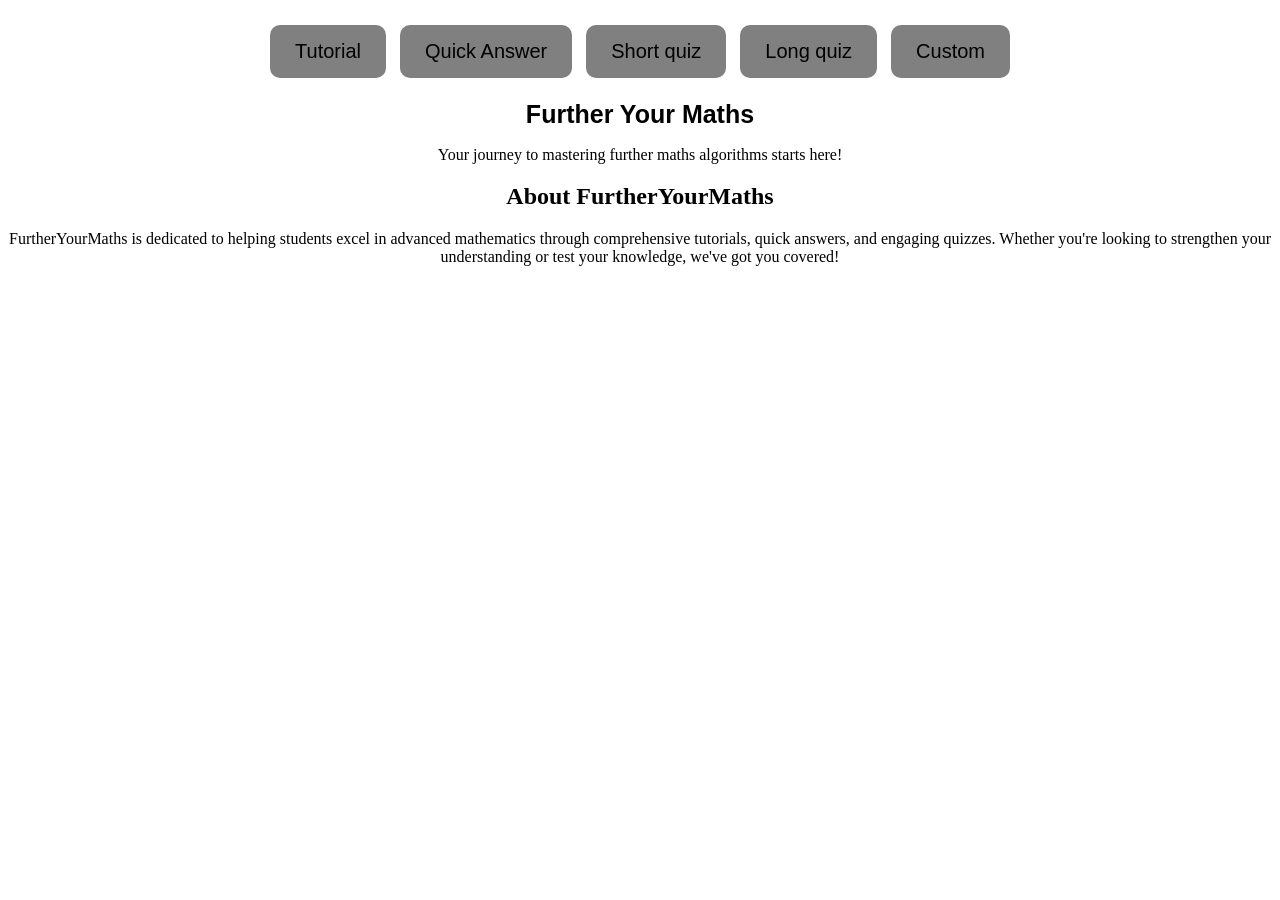
==== index.html @ b97bc6d2 "Created main pages, Added house vsg image and back arrow vsg image, Created links to main pages" ====
<!DOCTYPE html>
<html lang="en">
<head>
    <link rel="stylesheet" href="style.css">
    <meta charset="UTF-8">
    <meta name="viewport" content="width=device-width, initial-scale=1.0">
    <title>FurtherYourMaths</title>
</head>
<body>
    <div class="NavBar">
        <a href="tutorial.html" class="NavItem">Tutorial</a>
        <a href="quickanswers.html" class="NavItem">Quick Answer</a>
        <a href="shortquiz.html" class="NavItem">Short quiz</a>
        <a href="longquiz.html" class="NavItem">Long quiz</a>
        <a href="custom.html" class="NavItem">Custom</a>
    <div class="WelcomeMessage">
        <h1 class="HomeTitle">Further Your Maths</h1>
        <p>Your journey to mastering further maths algorithms starts here!</p>
    </div>
    <div class="InformationSection">
        <h2>About FurtherYourMaths</h2>
        <p>FurtherYourMaths is dedicated to helping students excel in advanced mathematics through comprehensive tutorials, quick answers, and engaging quizzes. Whether you're looking to strengthen your understanding or test your knowledge, we've got you covered!</p>
</body>
</html>
---- style.css ----
h1 {
    font-family:'Lucida Sans', 'Lucida Sans Regular', 'Lucida Grande', 'Lucida Sans Unicode', Geneva, Verdana, sans-serif;
    font-size: 25px;
    color: black;
    text-align: center;
    position: relative; 
    margin: 2;
}
a{
    background-color: grey;
    color: black;
    padding: 15px 25px;
    text-align: center;
    text-decoration: none;
    display: inline-block;
    font-family: Impact, Haettenschweiler, 'Arial Narrow Bold', sans-serif;
    font-size: 20px;
    margin: 5px;
    border-radius: 10px;
}
a.home{
    background-color: grey;
    color: black;
    padding: 15px 25px;
    text-align: center;
    text-decoration: none;
    display: inline-block;
    font-family: Impact, Haettenschweiler, 'Arial Narrow Bold', sans-serif;
    font-size: 20px;
    margin: 0px;
    border-radius: 0px;
}
div.NavBar {
    text-align: center;
    margin-top: 20px;
    margin-bottom: 20px;
}
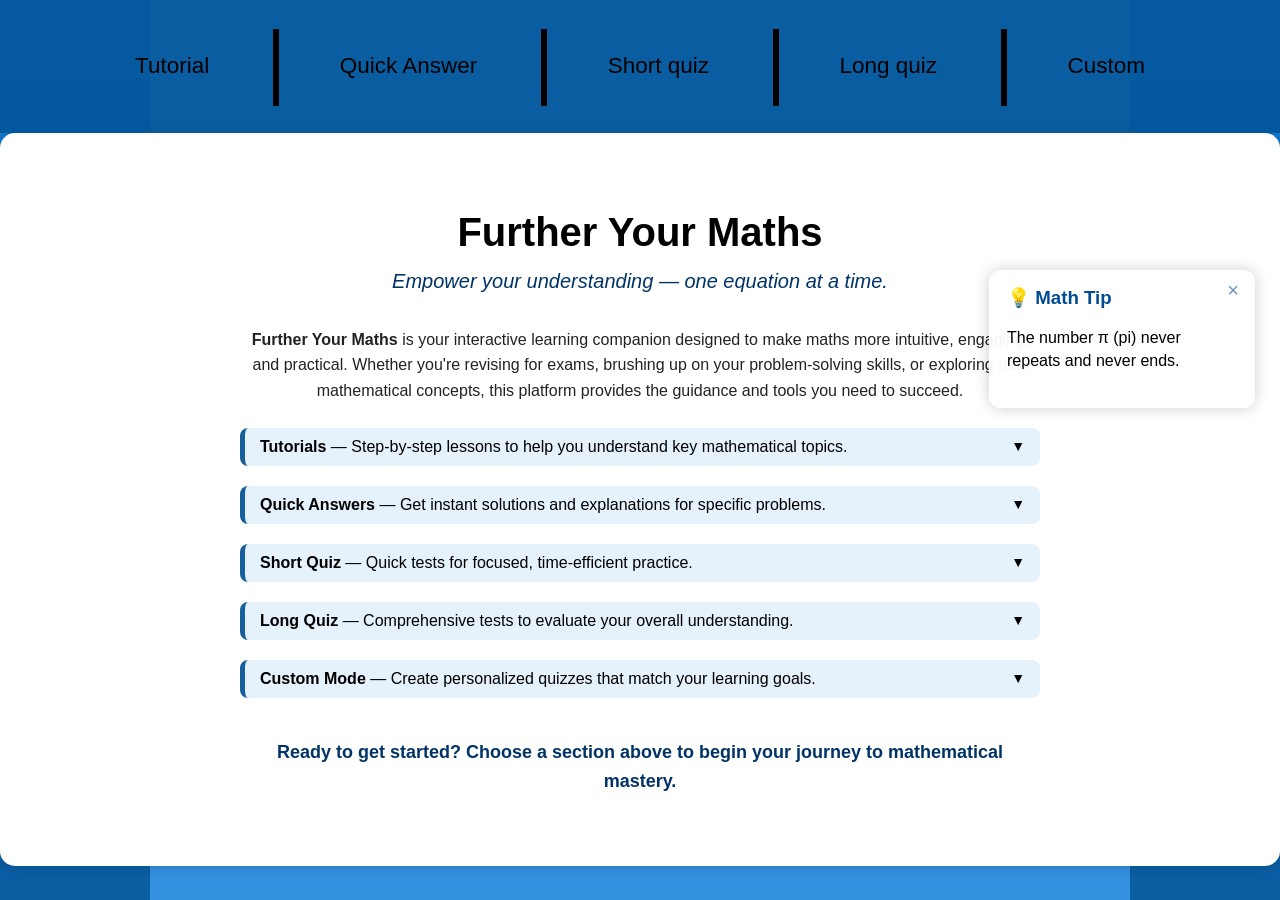
==== commit 07d47f7b: "Redesign" ====
--- a/index.html
+++ b/index.html
@@ -4,21 +4,104 @@
     <link rel="stylesheet" href="style.css">
     <meta charset="UTF-8">
     <meta name="viewport" content="width=device-width, initial-scale=1.0">
-    <title>FurtherYourMaths</title>
+    <title>Further Your Maths</title>
 </head>
 <body>
+    <!-- Decorative gradient edges -->
+    <div class="side-gradient left"></div>
+    <div class="side-gradient right"></div>
+
+     <!-- Navigation Bar -->
     <div class="NavBar">
         <a href="tutorial.html" class="NavItem">Tutorial</a>
+        <span class="line"></span>
         <a href="quickanswers.html" class="NavItem">Quick Answer</a>
+        <span class="line"></span>
         <a href="shortquiz.html" class="NavItem">Short quiz</a>
+        <span class="line"></span>
         <a href="longquiz.html" class="NavItem">Long quiz</a>
+        <span class="line"></span>
         <a href="custom.html" class="NavItem">Custom</a>
-    <div class="WelcomeMessage">
-        <h1 class="HomeTitle">Further Your Maths</h1>
-        <p>Your journey to mastering further maths algorithms starts here!</p>
     </div>
-    <div class="InformationSection">
-        <h2>About FurtherYourMaths</h2>
-        <p>FurtherYourMaths is dedicated to helping students excel in advanced mathematics through comprehensive tutorials, quick answers, and engaging quizzes. Whether you're looking to strengthen your understanding or test your knowledge, we've got you covered!</p>
+
+    <!-- Floating Math Tip -->
+    <div class="math-tip">
+        <button class="close-tip">&times;</button>
+        <h3>💡 Math Tip</h3>
+        <p>Did you know? The sum of the first n odd numbers equals n².</p>
+    </div>
+
+    <!-- Main Content -->
+    <div class="content">
+        <h1>Further Your Maths</h1>
+        <p class="tagline">Empower your understanding — one equation at a time.</p>
+
+        <p>
+            <strong>Further Your Maths</strong> is your interactive learning companion designed to make maths more intuitive,
+            engaging, and practical. Whether you're revising for exams, brushing up on your problem-solving skills, or exploring
+            new mathematical concepts, this platform provides the guidance and tools you need to succeed.
+        </p>
+
+        <ul class="feature-list">
+            <li>
+                <details>
+                    <summary><b>Tutorials</b> — Step-by-step lessons to help you understand key mathematical topics.</summary>
+                    <p class="dropdown">
+                        Each tutorial walks you through essential maths concepts clearly and visually, with worked examples
+                        and explanations. These lessons aim to simplify complex ideas into manageable learning chunks, perfect
+                        for self-paced study or revision.
+                    </p>
+                </details>
+            </li>
+
+            <li>
+                <details>
+                    <summary><b>Quick Answers</b> — Get instant solutions and explanations for specific problems.</summary>
+                    <p class="dropdown">
+                        Use the Quick Answers section when you need a fast solution. Just select your topic and difficulty level,
+                        and you'll receive detailed steps explaining not just the answer, but how to get there logically.
+                    </p>
+                </details>
+            </li>
+
+            <li>
+                <details>
+                    <summary><b>Short Quiz</b> — Quick tests for focused, time-efficient practice.</summary>
+                    <p class="dropdown">
+                        The Short Quiz mode provides fast, focused tests with a few carefully selected questions. It's perfect
+                        for when you have limited time but want to reinforce specific topics or warm up before a longer study session.
+                        Get instant feedback and see which areas need attention.
+                    </p>
+                </details>
+            </li>
+
+            <li>
+                <details>
+                    <summary><b>Long Quiz</b> — Comprehensive tests to evaluate your overall understanding.</summary>
+                    <p class="dropdown">
+                        The Long Quiz is designed to challenge your full mathematical knowledge. It covers multiple topics and
+                        question types, giving you a realistic exam-style experience. Review your results with detailed explanations
+                        to track improvement and master complex concepts.
+                    </p>
+                </details>
+            </li>
+
+            <li>
+                <details>
+                    <summary><b>Custom Mode</b> — Create personalized quizzes that match your learning goals.</summary>
+                    <p class="dropdown">
+                        Tailor your learning experience by designing custom quizzes. Choose topics, question types, and
+                        difficulty settings to focus on what matters most to you. Ideal for revision before exams or skill-building.
+                    </p>
+                </details>
+            </li>
+        </ul>
+
+        <p class="cta-text">
+            Ready to get started? Choose a section above to begin your journey to mathematical mastery.
+        </p>
+    </div>
+
+    <script src="main.js"></script>
 </body>
-</html>+</html>
--- a/style.css
+++ b/style.css
@@ -1,3 +1,5 @@
+/* === Global Styles === */
+
 h1 {
     font-family:'Lucida Sans', 'Lucida Sans Regular', 'Lucida Grande', 'Lucida Sans Unicode', Geneva, Verdana, sans-serif;
     font-size: 25px;
@@ -6,32 +8,246 @@
     position: relative; 
     margin: 2;
 }
-a{
-    background-color: grey;
+
+body {
+    background-color: rgba(0, 118, 215, 0.798);
+    margin: 0;
+    padding: 0;
+    width: 100%;
+    font-family:'Lucida Sans', 'Lucida Sans Regular', 'Lucida Grande', 'Lucida Sans Unicode', Geneva, Verdana, sans-serif;
+    position: relative;
+    overflow-x: hidden;
+}
+
+/* === Gradient Side Decorations === */
+
+.side-gradient {
+    position: fixed;
+    top: 0;
+    width: 150px; 
+    height: 100%;
+    z-index: -1;
+}
+
+
+.side-gradient.left {
+    left: 0;
+    background: linear-gradient(to bottom, rgba(0, 118, 215, 0.6), rgba(0, 80, 145, 0.8));
+}
+
+.side-gradient.right {
+    right: 0;
+    background: linear-gradient(to bottom, rgba(0, 118, 215, 0.6), rgba(0, 80, 145, 0.8));
+}
+
+/* === Navigation Bar === */
+
+a {
+    background-color: rgba(128, 128, 128, 0);
     color: black;
-    padding: 15px 25px;
+    padding: 3% 5%; 
     text-align: center;
     text-decoration: none;
     display: inline-block;
     font-family: Impact, Haettenschweiler, 'Arial Narrow Bold', sans-serif;
+    font-size: 22.5px;
+    border-radius: 10px;
+}
+
+a:hover {
+    background-color: rgba(0, 0, 0, 0.589);
+}
+
+div.NavBar {
+    text-align: center;
+    margin: 0;
+    width: 100%;
+    background-color: rgba(0, 80, 145, 0.798);
+    position: relative;
+    padding: 15px 0;
+}
+/* Home button image */
+a.home img {
+    width: 80px;   
+    height: auto;    
+    vertical-align: middle;
+    display: inline-block;
+}
+
+.line {
+    border-left: 6px solid black;
+    border-top: 30px solid black;
+    border-bottom: 30px solid black;
+    height: 15px;
+    width: 2px;
+    position: relative;
+    margin: -4px;
+    right: 0.75px;
+}
+
+/* === Math Tip Box === */
+.math-tip {
+    position: fixed;
+    top: 30%;
+    right: 25px;
+    width: 230px;
+    background: rgba(255, 255, 255, 0.95);
+    border-radius: 12px;
+    box-shadow: 0 0 15px rgba(0,0,0,0.2);
+    padding: 15px 18px 20px 18px;
+    font-size: 16px;
+    line-height: 1.4;
+    z-index: 10;
+    animation: fadeIn 0.6s ease;
+    transition: opacity 0.4s ease, transform 0.4s ease;
+}
+
+.math-tip h3 {
+    margin-top: 0;
+    margin-bottom: 5px;
+    color: #004b94;
+}
+
+/* Close button */
+.close-tip {
+    position: absolute;
+    top: 8px;
+    right: 10px;
+    background: none;
+    border: none;
     font-size: 20px;
-    margin: 5px;
+    cursor: pointer;
+    color: #004b94;
+    opacity: 0.6;
+    transition: opacity 0.2s ease;
+}
+
+.close-tip:hover {
+    opacity: 1;
+}
+
+/* Hide animation */
+.math-tip.hidden {
+    opacity: 0;
+    transform: translateY(-10px);
+    pointer-events: none;
+}
+
+/* === Main Content === */
+
+div.content {
+    width: 100%;
+    min-height: 80vh;
+    padding: 50px 10%;
+    background-color: #ffffff; 
+    border-radius: 15px;
+    box-shadow: 0 0 15px rgba(0, 0, 0, 0.2);
+    box-sizing: border-box;
+    text-align: center;
+    overflow: hidden; 
+}
+
+
+div.content h1 {
+    font-size: 40px;
+    margin-bottom: 10px;
+}
+
+div.content .tagline {
+    font-size: 20px;
+    color: #003366;
+    font-style: italic;
+    margin-bottom: 30px;
+}
+
+div.content p {
+    line-height: 1.6;
+    color: #222;
+    max-width: 800px;
+    margin: 0 auto 20px auto;
+}
+
+/* === Dropdown List === */
+
+.feature-list {
+    list-style-type: none;
+    padding: 0;
+    margin: 25px auto;
+    max-width: 800px;
+    text-align: left;
+}
+
+.feature-list details summary {
+    cursor: pointer;
+    background: rgba(0, 118, 215, 0.1);
+    border-left: 5px solid rgba(0, 80, 145, 0.9);
+    padding: 10px 15px;
+    margin: 10px 0;
+    border-radius: 8px;
+    transition: background 0.3s ease, transform 0.2s ease;
+    list-style: none;
+}
+
+.feature-list details summary:hover {
+    background: rgba(0, 118, 215, 0.2);
+    transform: translateX(3px);
+}
+
+.feature-list summary::-webkit-details-marker {
+    display: none;
+}
+
+.feature-list summary::after {
+    content: "▼";
+    float: right;
+    font-size: 14px;
+    transition: transform 0.3s ease;
+}
+
+.feature-list details[open] summary::after {
+    transform: rotate(-180deg);
+}
+
+.feature-list .dropdown {
+    background: rgba(255, 255, 255, 0.95);
+    margin: 10px 5px 10px 15px;
+    padding: 12px 15px;
     border-radius: 10px;
-}
-a.home{
-    background-color: grey;
-    color: black;
-    padding: 15px 25px;
-    text-align: center;
-    text-decoration: none;
-    display: inline-block;
-    font-family: Impact, Haettenschweiler, 'Arial Narrow Bold', sans-serif;
-    font-size: 20px;
-    margin: 0px;
-    border-radius: 0px;
-}
-div.NavBar {
-    text-align: center;
-    margin-top: 20px;
-    margin-bottom: 20px;
-}
+    box-shadow: 0 0 8px rgba(0, 0, 0, 0.1);
+    color: #222;
+    line-height: 1.5;
+    animation: fadeIn 0.3s ease;
+}
+
+/* Smooth fade animation */
+@keyframes fadeIn {
+    from { opacity: 0; transform: translateY(-5px); }
+    to { opacity: 1; transform: translateY(0); }
+}
+
+/* === CTA Text === */
+div.content .cta-text {
+    margin-top: 30px;
+    font-weight: bold;
+    color: #003366;
+    font-size: 18px;
+}
+
+/* === Responsive === */
+@media (max-width: 900px) {
+    .math-tip {
+        display: none; 
+    }
+    .side-gradient {
+        display: none; 
+    }
+    div.content {
+        padding: 30px 5%;
+    }
+    div.content h1 {
+        font-size: 30px;
+    }
+    div.content .tagline {
+        font-size: 18px;
+    }
+}
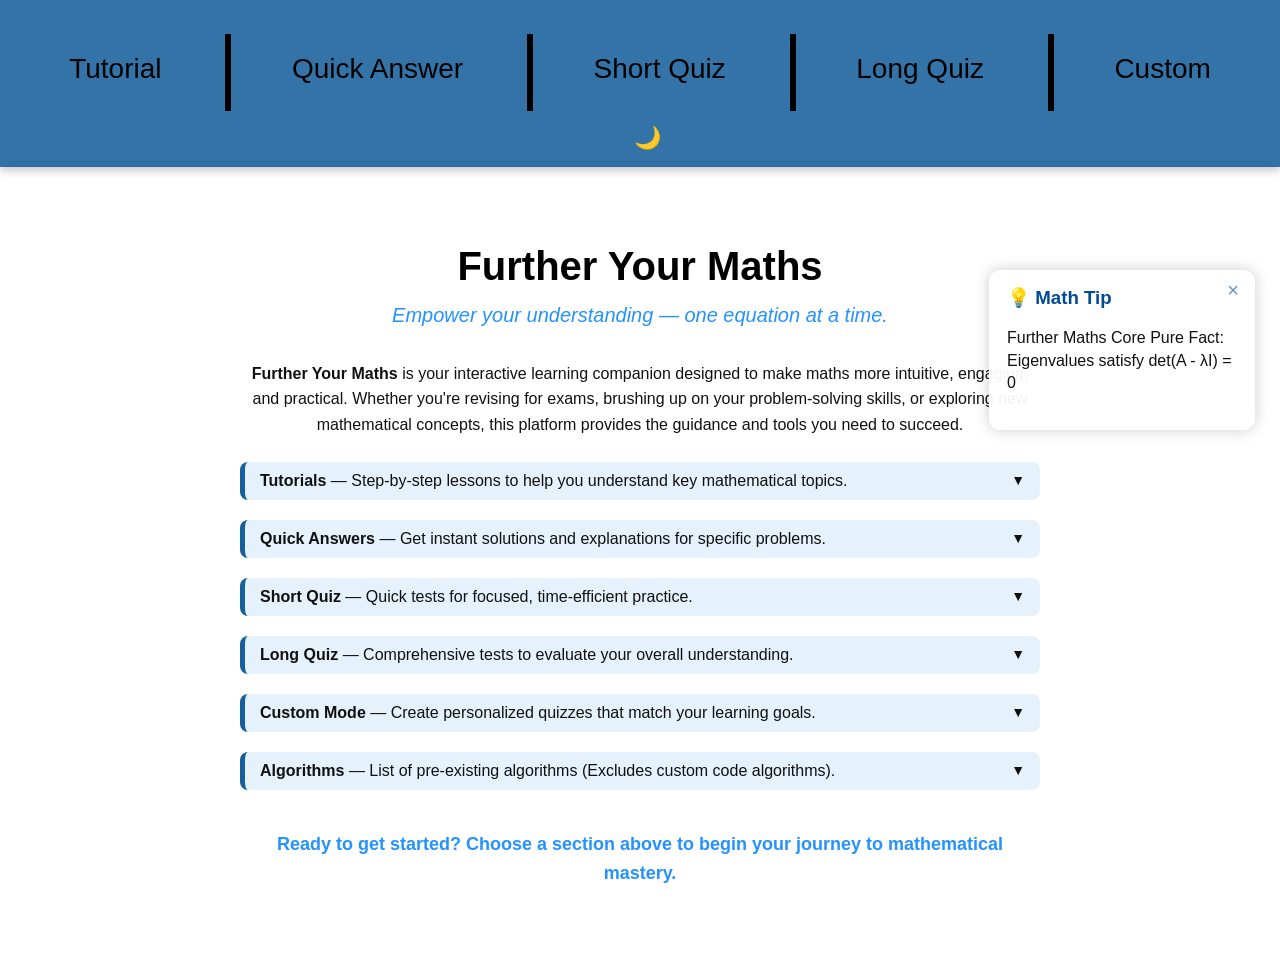
==== commit d97c669e: "Changed everything" ====
--- a/index.html
+++ b/index.html
@@ -7,28 +7,25 @@
     <title>Further Your Maths</title>
 </head>
 <body>
-    <!-- Decorative gradient edges -->
-    <div class="side-gradient left"></div>
-    <div class="side-gradient right"></div>
-
-     <!-- Navigation Bar -->
+    <!-- Navigation Bar -->
     <div class="NavBar">
-        <a href="tutorial.html" class="NavItem">Tutorial</a>
+        <a href="tutorial.html" class="NavItem" id="Tutorial">Tutorial</a>
         <span class="line"></span>
         <a href="quickanswers.html" class="NavItem">Quick Answer</a>
         <span class="line"></span>
-        <a href="shortquiz.html" class="NavItem">Short quiz</a>
+        <a href="shortquiz.html" class="NavItem">Short Quiz</a>
         <span class="line"></span>
-        <a href="longquiz.html" class="NavItem">Long quiz</a>
+        <a href="longquiz.html" class="NavItem">Long Quiz</a>
         <span class="line"></span>
         <a href="custom.html" class="NavItem">Custom</a>
+        <button id="theme-toggle" aria-label="Toggle dark mode">🌙</button>
     </div>
 
     <!-- Floating Math Tip -->
     <div class="math-tip">
         <button class="close-tip">&times;</button>
         <h3>💡 Math Tip</h3>
-        <p>Did you know? The sum of the first n odd numbers equals n².</p>
+        <p>Loading tip...</p>
     </div>
 
     <!-- Main Content -->
@@ -47,9 +44,9 @@
                 <details>
                     <summary><b>Tutorials</b> — Step-by-step lessons to help you understand key mathematical topics.</summary>
                     <p class="dropdown">
-                        Each tutorial walks you through essential maths concepts clearly and visually, with worked examples
-                        and explanations. These lessons aim to simplify complex ideas into manageable learning chunks, perfect
-                        for self-paced study or revision.
+                        Each tutorial walks you through Further Mathamatics algorithms clearly and visually, with worked examples
+                        and explanations. Simutaneosly, you have the option to input your question to be solved step-by-step.
+                        Perfect for learners who want to build a strong foundation and gain confidence in their skills.
                     </p>
                 </details>
             </li>
@@ -95,6 +92,14 @@
                     </p>
                 </details>
             </li>
+            <li>
+                <details>
+                    <summary><b>Algorithms</b> — List of pre-existing algorithms (Excludes custom code algorithms).</summary>
+                    <p class="dropdown">
+                        Simplex, Big M, PLACEHOLDER
+                    </p>
+                </details>
+            </li>
         </ul>
 
         <p class="cta-text">
--- a/style.css
+++ b/style.css
@@ -10,34 +10,14 @@
 }
 
 body {
-    background-color: rgba(0, 118, 215, 0.798);
+    background-color: #ffffff; /* same as content background in light mode */
     margin: 0;
     padding: 0;
     width: 100%;
     font-family:'Lucida Sans', 'Lucida Sans Regular', 'Lucida Grande', 'Lucida Sans Unicode', Geneva, Verdana, sans-serif;
     position: relative;
     overflow-x: hidden;
-}
-
-/* === Gradient Side Decorations === */
-
-.side-gradient {
-    position: fixed;
-    top: 0;
-    width: 150px; 
-    height: 100%;
-    z-index: -1;
-}
-
-
-.side-gradient.left {
-    left: 0;
-    background: linear-gradient(to bottom, rgba(0, 118, 215, 0.6), rgba(0, 80, 145, 0.8));
-}
-
-.side-gradient.right {
-    right: 0;
-    background: linear-gradient(to bottom, rgba(0, 118, 215, 0.6), rgba(0, 80, 145, 0.8));
+    color: #111; /* Improved text visibility */
 }
 
 /* === Navigation Bar === */
@@ -50,10 +30,9 @@
     text-decoration: none;
     display: inline-block;
     font-family: Impact, Haettenschweiler, 'Arial Narrow Bold', sans-serif;
-    font-size: 22.5px;
+    font-size: 175%;
     border-radius: 10px;
 }
-
 a:hover {
     background-color: rgba(0, 0, 0, 0.589);
 }
@@ -65,7 +44,9 @@
     background-color: rgba(0, 80, 145, 0.798);
     position: relative;
     padding: 15px 0;
-}
+    box-shadow: 0 4px 8px rgba(0,0,0,0.2);
+}
+
 /* Home button image */
 a.home img {
     width: 80px;   
@@ -73,7 +54,10 @@
     vertical-align: middle;
     display: inline-block;
 }
-
+a.home {
+    padding: 0; 
+    margin-right: 20px; 
+}
 .line {
     border-left: 6px solid black;
     border-top: 30px solid black;
@@ -83,6 +67,27 @@
     position: relative;
     margin: -4px;
     right: 0.75px;
+}
+
+/* --- Theme Toggle Button --- */
+#theme-toggle {
+    background: none;
+    border: none;
+    color: white;
+    font-size: 22px;
+    cursor: pointer;
+    margin-left: 15px;
+    transition: transform 0.2s ease, color 0.3s ease;
+}
+
+#theme-toggle:hover {
+    transform: scale(1.2);
+    color: #ffeb3b;
+}
+
+/* --- Smooth Transition for Theme Switch --- */
+body, .content, .NavBar, h1, p, a {
+    transition: background-color 0.4s ease, color 0.4s ease;
 }
 
 /* === Math Tip Box === */
@@ -100,6 +105,7 @@
     z-index: 10;
     animation: fadeIn 0.6s ease;
     transition: opacity 0.4s ease, transform 0.4s ease;
+    color: #111;
 }
 
 .math-tip h3 {
@@ -140,13 +146,12 @@
     min-height: 80vh;
     padding: 50px 10%;
     background-color: #ffffff; 
-    border-radius: 15px;
     box-shadow: 0 0 15px rgba(0, 0, 0, 0.2);
     box-sizing: border-box;
     text-align: center;
     overflow: hidden; 
-}
-
+    color: #111;
+}
 
 div.content h1 {
     font-size: 40px;
@@ -155,14 +160,14 @@
 
 div.content .tagline {
     font-size: 20px;
-    color: #003366;
+    color: #2492ff;
     font-style: italic;
     margin-bottom: 30px;
 }
 
 div.content p {
     line-height: 1.6;
-    color: #222;
+    color: #111;
     max-width: 800px;
     margin: 0 auto 20px auto;
 }
@@ -186,6 +191,7 @@
     border-radius: 8px;
     transition: background 0.3s ease, transform 0.2s ease;
     list-style: none;
+    color: #111;
 }
 
 .feature-list details summary:hover {
@@ -214,7 +220,7 @@
     padding: 12px 15px;
     border-radius: 10px;
     box-shadow: 0 0 8px rgba(0, 0, 0, 0.1);
-    color: #222;
+    color: #111;
     line-height: 1.5;
     animation: fadeIn 0.3s ease;
 }
@@ -229,8 +235,226 @@
 div.content .cta-text {
     margin-top: 30px;
     font-weight: bold;
-    color: #003366;
+    color: #2492ff;
     font-size: 18px;
+}
+
+/* === Dark Mode Styles === */
+body.dark-mode {
+    background-color: #1e1e1e;
+    color: #e0e0e0;
+}
+
+body.dark-mode .content {
+    background-color: #1e1e1e;
+    box-shadow: 0 8px 25px rgba(255, 255, 255, 0.05);
+}
+
+body.dark-mode .NavBar {
+    background-color: #121212;
+    box-shadow: 0 4px 10px rgba(255, 255, 255, 0.05);
+}
+
+body.dark-mode .NavItem {
+    color: #e0e0e0;
+}
+
+body.dark-mode .NavItem:hover {
+    background-color: rgba(255, 255, 255, 0.1);
+}
+
+body.dark-mode p {
+    color: #e0e0e0;
+}
+
+body.dark-mode h1{
+    color: #64b5f6;
+}
+
+body.dark-mode b{
+    color: #81d4fa;
+}
+
+body.dark-mode summary {
+    color: #e0e0e0;
+}
+
+/* Dark mode line color */
+body.dark-mode .line {
+    border-left: 6px solid #e0e0e0;
+    border-top: 30px solid #e0e0e0;
+    border-bottom: 30px solid #e0e0e0;
+}
+
+/* Dark mode dropdowns */
+body.dark-mode .feature-list .dropdown {
+    background: rgba(40, 40, 40, 0.95);
+    color: #e0e0e0;
+    box-shadow: 0 0 10px rgba(255, 255, 255, 0.05);
+    border-left: 3px solid #64b5f6;
+}
+
+/* Dark mode math tip box */
+body.dark-mode .math-tip {
+    background: rgba(40, 40, 40, 0.95);
+    color: #e0e0e0;
+    box-shadow: 0 0 15px rgba(255,255,255,0.1);
+}
+
+body.dark-mode .math-tip h3 {
+    color: #64b5f6;
+}
+
+body.dark-mode .close-tip {
+    color: #64b5f6;
+}
+
+body.dark-mode .feature-list details summary:hover {
+    background: rgba(100, 181, 246, 0.15);
+}
+/* Text box dark mode */
+body.dark-mode textarea {
+    background: rgba(40, 40, 40, 0.95);
+    color: #e0e0e0;
+    box-shadow: 0 0 15px rgba(255,255,255,0.1);
+}
+/* Output box dark mode */
+body.dark-mode .output-box {
+    background: rgba(40, 40, 40, 0.95);
+    color: #e0e0e0;
+    box-shadow: inset 0 0 10px rgba(255,255,255,0.1);
+}
+/* === Page Fade Animation === */
+body {
+    opacity: 0;
+    transition: opacity 0.3s ease;
+    transition-delay: .2s;
+}
+
+body.fade-in {
+    opacity: 1;
+}
+
+body.fade-out {
+    opacity: 0;
+}
+
+/* === Simplex Text Input Styles === */
+
+.simplex-text-container {
+    margin: 40px auto;
+    padding: 25px;
+    max-width: 800px;
+    background: rgba(255, 255, 255, 0.95);
+    border-radius: 15px;
+    box-shadow: 0 0 10px rgba(0,0,0,0.15);
+    text-align: center;
+    color: #111;
+}
+
+.simplex-text-container textarea {
+    width: 100%;
+    height: 200px;
+    border-radius: 10px;
+    border: 1px solid #ccc;
+    padding: 12px;
+    font-size: 16px;
+    font-family: 'Courier New', monospace;
+    resize: vertical;
+    margin-top: 10px;
+    position: relative;
+    right: 1.75%;
+}
+
+.symbol-buttons {
+    display: flex;
+    justify-content: center;
+    gap: 8px;
+    margin-bottom: 10px;
+}
+
+.symbol-btn {
+    background-color: #004b94;
+    color: white;
+    border: none;
+    border-radius: 8px;
+    padding: 6px 12px;
+    font-size: 18px;
+    cursor: pointer;
+    transition: background-color 0.3s ease, transform 0.2s ease;
+}
+
+.symbol-btn:hover {
+    background-color: #006cd9;
+    transform: translateY(-2px);
+}
+
+.input-actions {
+    margin-top: 15px;
+}
+
+.primary-btn {
+    background-color: #004b94;
+    color: white;
+    border: none;
+    border-radius: 10px;
+    padding: 10px 20px;
+    margin-right: 10px;
+    font-size: 16px;
+    cursor: pointer;
+    transition: background-color 0.3s ease, transform 0.2s ease;
+}
+
+.primary-btn:hover {
+    background-color: #006cd9;
+    transform: translateY(-2px);
+}
+
+.output-box {
+    margin-top: 30px;
+    background: #f7f9fc;
+    border-radius: 10px;
+    padding: 15px;
+    box-shadow: inset 0 0 5px rgba(0,0,0,0.1);
+}
+
+.output-box pre {
+    text-align: left;
+    font-size: 14px;
+    font-family: 'Courier New', monospace;
+    white-space: pre-wrap;
+    background: rgba(245, 245, 245, 0.95);
+    border-radius: 8px;
+    padding: 10px;
+}
+
+/* --- Dark Mode Support for Simplex --- */
+body.dark-mode .simplex-text-container {
+    background: rgba(40, 40, 40, 0.95);
+    color: #e0e0e0;
+}
+
+body.dark-mode .symbol-btn {
+    background-color: #64b5f6;
+    color: #111;
+}
+
+body.dark-mode .symbol-btn:hover {
+    background-color: #2196f3;
+}
+
+body.dark-mode .primary-btn {
+    background-color: #64b5f6;
+    color: #111;
+}
+
+body.dark-mode .primary-btn:hover {
+    background-color: #2196f3;
+}
+
+body.dark-mode .output-box pre {
+    background: rgba(60, 60, 60, 0.95);
+    color: #e0e0e0;
 }
 
 /* === Responsive === */
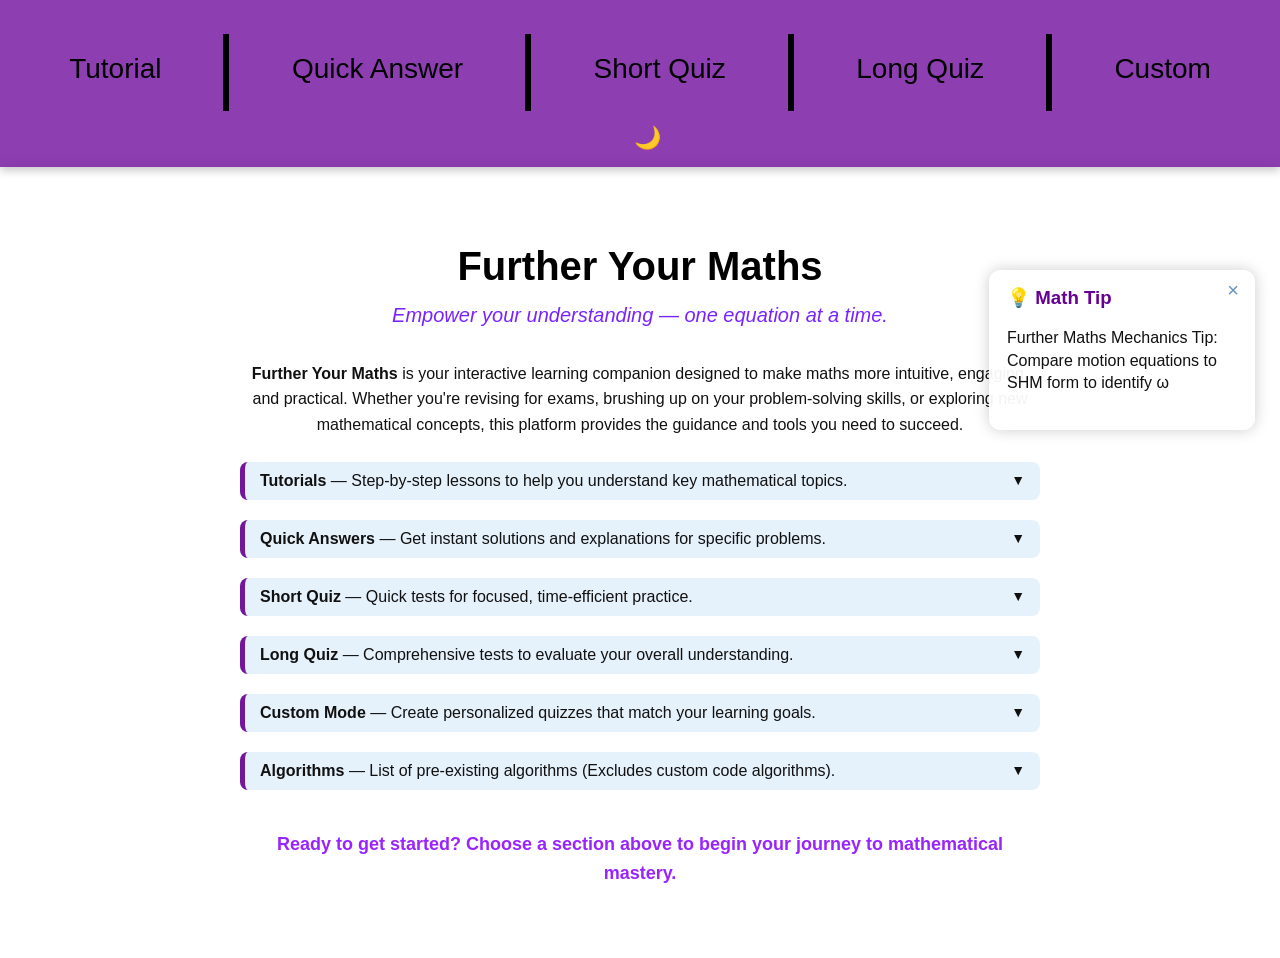
==== commit 89ffbe0a: "changed from blue to purple theme added logo" ====
--- a/index.html
+++ b/index.html
@@ -4,6 +4,7 @@
     <link rel="stylesheet" href="style.css">
     <meta charset="UTF-8">
     <meta name="viewport" content="width=device-width, initial-scale=1.0">
+    <link rel="shortcut icon" href="Images/logo.svg" type="image/svg">
     <title>Further Your Maths</title>
 </head>
 <body>
--- a/style.css
+++ b/style.css
@@ -8,7 +8,9 @@
     position: relative; 
     margin: 2;
 }
-
+h2 {
+    color: #9924ff;
+}
 body {
     background-color: #ffffff; /* same as content background in light mode */
     margin: 0;
@@ -23,7 +25,7 @@
 /* === Navigation Bar === */
 
 a {
-    background-color: rgba(128, 128, 128, 0);
+    background-color: rgba(255, 255, 255, 0);
     color: black;
     padding: 3% 5%; 
     text-align: center;
@@ -34,14 +36,14 @@
     border-radius: 10px;
 }
 a:hover {
-    background-color: rgba(0, 0, 0, 0.589);
+    background-color: rgba(0, 0, 0, 0.281);
 }
 
 div.NavBar {
     text-align: center;
     margin: 0;
     width: 100%;
-    background-color: rgba(0, 80, 145, 0.798);
+    background-color: rgba(112, 13, 158, 0.798);
     position: relative;
     padding: 15px 0;
     box-shadow: 0 4px 8px rgba(0,0,0,0.2);
@@ -53,9 +55,11 @@
     height: auto;    
     vertical-align: middle;
     display: inline-block;
+    filter: invert(1);
 }
 a.home {
     padding: 0; 
+    transition: filter 0.4s ease, color 0.4s ease;
     margin-right: 20px; 
 }
 .line {
@@ -66,7 +70,7 @@
     width: 2px;
     position: relative;
     margin: -4px;
-    right: 0.75px;
+    right: 2.5px;
 }
 
 /* --- Theme Toggle Button --- */
@@ -111,7 +115,7 @@
 .math-tip h3 {
     margin-top: 0;
     margin-bottom: 5px;
-    color: #004b94;
+    color: #650094;
 }
 
 /* Close button */
@@ -160,7 +164,7 @@
 
 div.content .tagline {
     font-size: 20px;
-    color: #2492ff;
+    color: #7824ff;
     font-style: italic;
     margin-bottom: 30px;
 }
@@ -185,7 +189,7 @@
 .feature-list details summary {
     cursor: pointer;
     background: rgba(0, 118, 215, 0.1);
-    border-left: 5px solid rgba(0, 80, 145, 0.9);
+    border-left: 5px solid rgba(102, 0, 145, 0.9);
     padding: 10px 15px;
     margin: 10px 0;
     border-radius: 8px;
@@ -235,7 +239,7 @@
 div.content .cta-text {
     margin-top: 30px;
     font-weight: bold;
-    color: #2492ff;
+    color: #9924ff;
     font-size: 18px;
 }
 
@@ -251,7 +255,7 @@
 }
 
 body.dark-mode .NavBar {
-    background-color: #121212;
+    background-color: rgba(143, 0, 187, 0.442);
     box-shadow: 0 4px 10px rgba(255, 255, 255, 0.05);
 }
 
@@ -268,11 +272,11 @@
 }
 
 body.dark-mode h1{
-    color: #64b5f6;
+    color: #a864f6;
 }
 
 body.dark-mode b{
-    color: #81d4fa;
+    color: #a864f6;
 }
 
 body.dark-mode summary {
@@ -291,7 +295,7 @@
     background: rgba(40, 40, 40, 0.95);
     color: #e0e0e0;
     box-shadow: 0 0 10px rgba(255, 255, 255, 0.05);
-    border-left: 3px solid #64b5f6;
+    border-left: 3px solid #9924ff;
 }
 
 /* Dark mode math tip box */
@@ -302,15 +306,15 @@
 }
 
 body.dark-mode .math-tip h3 {
-    color: #64b5f6;
+    color: #a864f6;
 }
 
 body.dark-mode .close-tip {
-    color: #64b5f6;
+    color: #a864f6;
 }
 
 body.dark-mode .feature-list details summary:hover {
-    background: rgba(100, 181, 246, 0.15);
+    background: rgba(193, 100, 246, 0.15);
 }
 /* Text box dark mode */
 body.dark-mode textarea {
@@ -456,7 +460,9 @@
     background: rgba(60, 60, 60, 0.95);
     color: #e0e0e0;
 }
-
+body.dark-mode .home{
+    filter: invert(1);
+}
 /* === Responsive === */
 @media (max-width: 900px) {
     .math-tip {
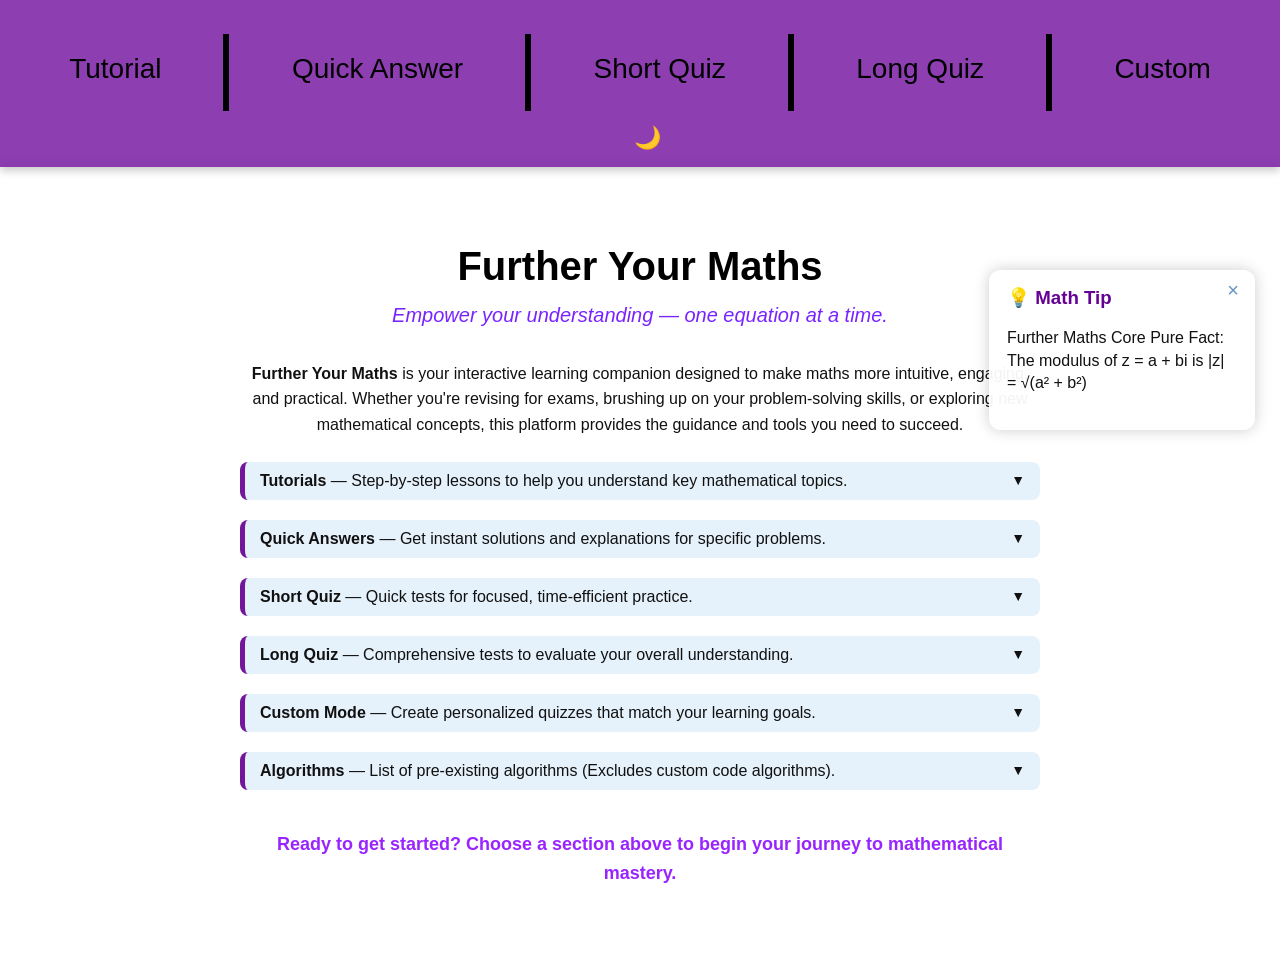
==== commit 173195c3: "Commit test" ====
--- a/index.html
+++ b/index.html
@@ -110,4 +110,4 @@
 
     <script src="main.js"></script>
 </body>
-</html>
+</html>
--- a/style.css
+++ b/style.css
@@ -480,4 +480,4 @@
     div.content .tagline {
         font-size: 18px;
     }
-}
+}
